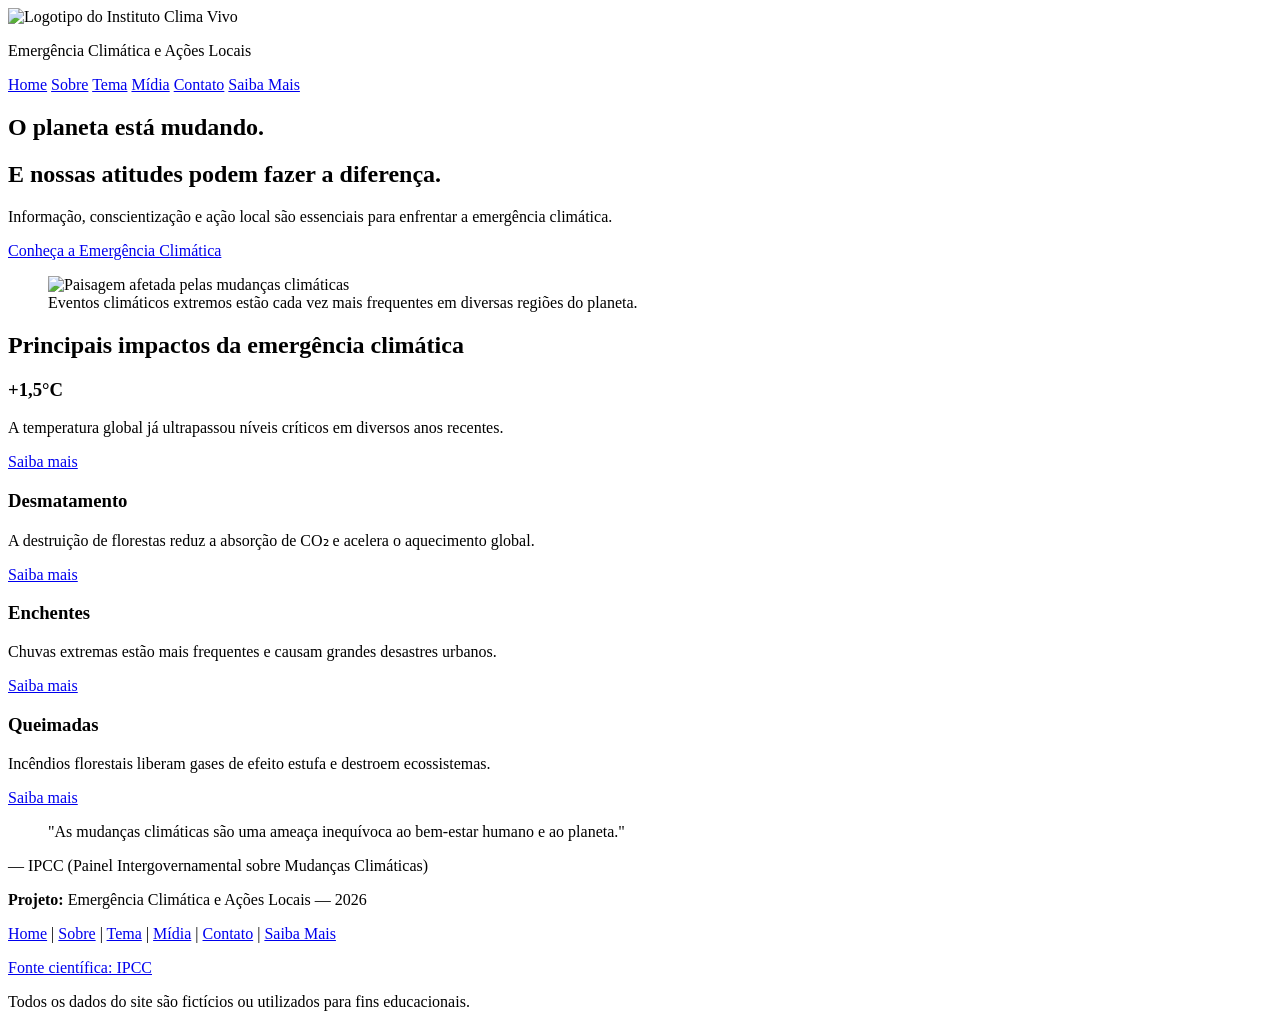
==== index.html @ 12fd9011 "Add files via upload" ====
<!DOCTYPE html>
<html lang="pt-BR">

<head>
    <meta charset="UTF-8">
    <meta name="viewport" content="width=device-width, initial-scale=1.0">
    <title>Emergência Climática e Ações Locais</title>

    <link rel="icon" type="image/png" href="imagens/favicon.png">


<link rel="preconnect" href="https://fonts.googleapis.com">
<link rel="preconnect" href="https://fonts.gstatic.com" crossorigin>
<link href="https://fonts.googleapis.com/css2?family=Montserrat:wght@400;500;600;700&display=swap" rel="stylesheet">
    <link rel="stylesheet" href="css/estilo.css">
</head>

<body>

<header>

    <div class="logo">
        <img src="imagens/logo.png" alt="Logotipo do Instituto Clima Vivo">
    </div>

    <p class="titulo-site">Emergência Climática e Ações Locais</p>

    <nav>
        <a href="index.html">Home</a>
        <a href="sobre.html">Sobre</a>
        <a href="tema.html">Tema</a>
        <a href="midia.html">Mídia</a>
        <a href="contato.html">Contato</a>
        <a href="extra.html">Saiba Mais</a>
    </nav>

</header>

<main>

    <!-- HERO -->
    <section class="hero">

    <h1>O planeta está mudando.</h1>

    <h2>E nossas atitudes podem fazer a diferença.</h2>

    <p>
        Informação, conscientização e ação local são essenciais para enfrentar a emergência climática.
    </p>

            <a class="botao-cta" href="tema.html">
                Conheça a Emergência Climática
            </a>

    </section>

    <!-- FIGURA -->
    <section class="imagem-destaque">

        <figure>

            <img src="imagens/galeria/clima.jpg" class="clima-img"
                 alt="Paisagem afetada pelas mudanças climáticas">

            <figcaption>
                Eventos climáticos extremos estão cada vez mais frequentes em diversas regiões do planeta.
            </figcaption>

        </figure>

    </section>

    <!-- DESTAQUES -->
    <section class="destaques">

        <h2>Principais impactos da emergência climática</h2>

        <div class="grid-cards">

            <article class="card">

                <h3>+1,5°C</h3>

                <p>
                    A temperatura global já ultrapassou níveis críticos em diversos anos recentes.
                </p>

                <a href="tema.html">Saiba mais</a>

            </article>

            <article class="card">

                <h3>Desmatamento</h3>

                <p>
                    A destruição de florestas reduz a absorção de CO₂ e acelera o aquecimento global.
                </p>

                <a href="tema.html">Saiba mais</a>

            </article>

            <article class="card">

                <h3>Enchentes</h3>

                <p>
                    Chuvas extremas estão mais frequentes e causam grandes desastres urbanos.
                </p>

                <a href="extra.html">Saiba mais</a>

            </article>

            <article class="card">

                <h3>Queimadas</h3>

                <p>
                    Incêndios florestais liberam gases de efeito estufa e destroem ecossistemas.
                </p>

                <a href="extra.html">Saiba mais</a>

            </article>

        </div>

    </section>

    <!-- CITAÇÃO -->
    <section class="citacao">

        <blockquote cite="https://www.ipcc.ch">
            "As mudanças climáticas são uma ameaça inequívoca ao bem-estar humano e ao planeta."
        </blockquote>

        <p>— IPCC (Painel Intergovernamental sobre Mudanças Climáticas)</p>

    </section>

</main>

<!-- FOOTER -->
<footer>

    <p><strong>Projeto:</strong> Emergência Climática e Ações Locais — 2026</p>

    <nav class="footer-menu">
        <a href="index.html">Home</a> |
        <a href="sobre.html">Sobre</a> |
        <a href="tema.html">Tema</a> |
        <a href="midia.html">Mídia</a> |
        <a href="contato.html">Contato</a> |
        <a href="extra.html">Saiba Mais</a>
    </nav>

    <p>
        <a href="https://www.ipcc.ch"
           target="_blank"
           rel="noopener noreferrer" aria-label="Abrir em nova aba">
            Fonte científica: IPCC
        </a>
    </p>

    <p>
        Todos os dados do site são fictícios ou utilizados para fins educacionais.
    </p>

</footer>

</body>
</html>
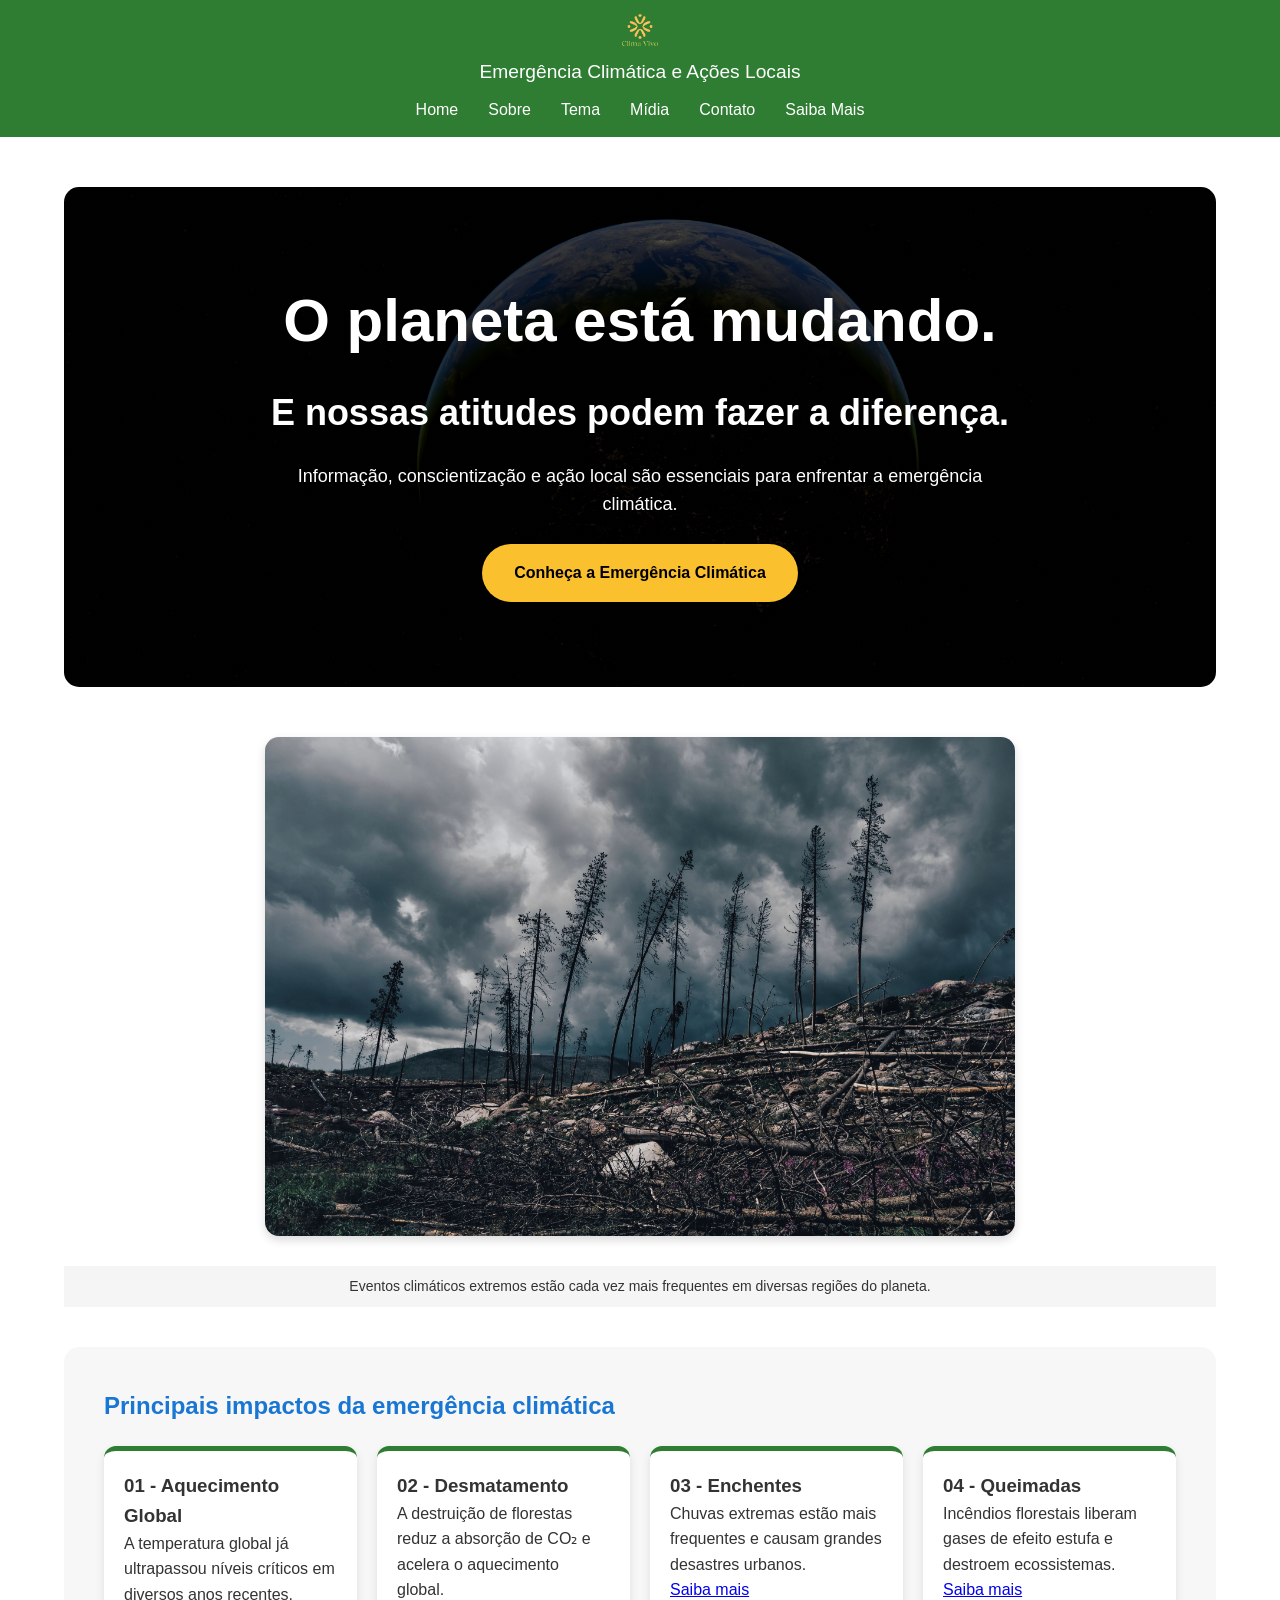
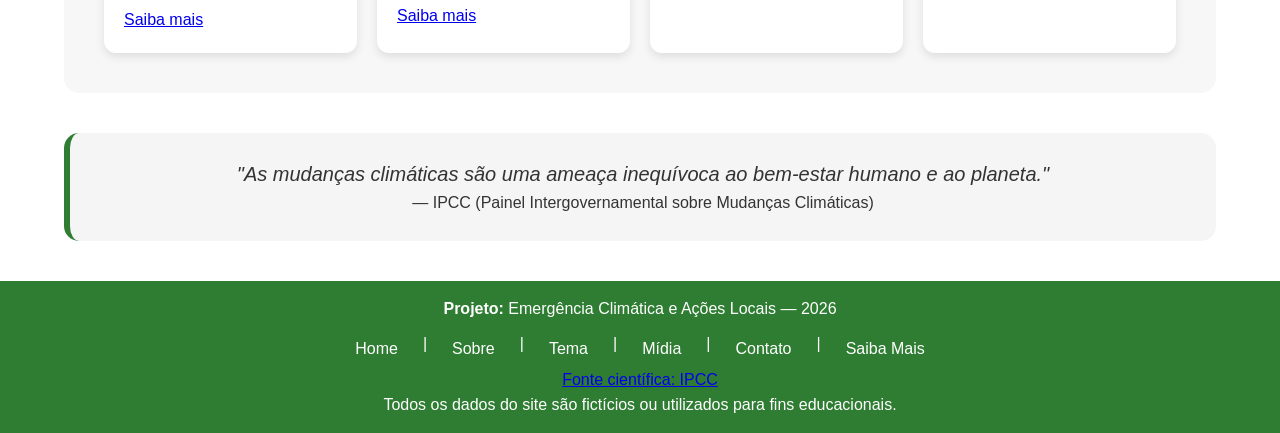
==== commit d3ff2f4e: "Update index.html" ====
--- a/index.html
+++ b/index.html
@@ -80,7 +80,7 @@
 
             <article class="card">
 
-                <h3>+1,5°C</h3>
+                <h3>01 - Aquecimento Global</h3>
 
                 <p>
                     A temperatura global já ultrapassou níveis críticos em diversos anos recentes.
@@ -92,7 +92,7 @@
 
             <article class="card">
 
-                <h3>Desmatamento</h3>
+                <h3>02 - Desmatamento</h3>
 
                 <p>
                     A destruição de florestas reduz a absorção de CO₂ e acelera o aquecimento global.
@@ -104,7 +104,7 @@
 
             <article class="card">
 
-                <h3>Enchentes</h3>
+                <h3>03 - Enchentes</h3>
 
                 <p>
                     Chuvas extremas estão mais frequentes e causam grandes desastres urbanos.
@@ -116,7 +116,7 @@
 
             <article class="card">
 
-                <h3>Queimadas</h3>
+                <h3>04 - Queimadas</h3>
 
                 <p>
                     Incêndios florestais liberam gases de efeito estufa e destroem ecossistemas.
@@ -172,4 +172,4 @@
 </footer>
 
 </body>
-</html>+</html>
--- a/css/estilo.css
+++ b/css/estilo.css
@@ -0,0 +1,680 @@
+/* =====================================================
+   ESTILO.CSS – Emergência Climática e Ações Locais
+   Grupo:
+   - Eduarda Rabatini Souza Martins
+   - Maria Eduarda Santos Mascarenhas
+   - Laura Primo Cruz
+   - Isabelly Oliveira da Silva
+
+   Data: 28/06/2026
+===================================================== */
+
+
+/* === 1. VARIÁVEIS GLOBAIS (TOKENS DE DESIGN) === */
+
+:root {
+    --cor-primaria: #2E7D32; /*Verde natureza*/
+    --cor-secundaria: #1976D2; /*Azul profundo*/
+    --cor-acento: #FBC02D; /*Amarelo âmbar*/
+    --cor-fundo: #FFFFFF; /*Branco*/
+    --cor-texto: #333333; /*Cinza escuro*/
+    --cor-texto-inv: #FFFFFF; /*Branco*/
+}
+
+
+/* === 2. RESET E BASE === */
+
+* {
+    margin: 0;
+    padding: 0;
+    box-sizing: border-box;
+}
+
+body {
+    font-family: "Montserrat", Arial, sans-serif;
+    background: var(--cor-fundo);
+    color: var(--cor-texto);
+    line-height: 1.6;
+}
+
+main {
+    width: 90%;
+    max-width: 1200px;
+    margin: 20px auto;
+}
+
+.container {
+    background: var(--cor-fundo);
+    padding: 25px;
+    border-radius: 12px;
+    box-shadow: 0 4px 12px rgba(0, 0, 0, 0.1);
+}
+
+section {
+    margin-bottom: 40px;
+}
+
+section h2 {
+    color: var(--cor-secundaria);
+    margin-bottom: 20px;
+}
+
+
+/* === 3. TIPOGRAFIA === */
+
+.titulo-site {
+    font-size: 1.2rem !important;
+}
+
+blockquote {
+    font-style: italic;
+    font-size: 20px;
+}
+
+
+/* === 4. COMPONENTES REUTILIZÁVEIS === */
+
+.alerta {
+    background: var(--cor-acento);
+    padding: 12px;
+    text-align: center;
+    font-weight: bold;
+    border-radius: 6px;
+    margin-bottom: 15px;
+}
+
+.ficticio {
+    background: #e8f5e9;
+    border-left: 6px solid var(--cor-primaria);
+    padding: 15px;
+    margin: 15px 0;
+    border-radius: 8px;
+}
+
+.botao-cta {
+    display: inline-block;
+    padding: 16px 32px;
+    background: var(--cor-acento);
+    color: #000;
+    text-decoration: none;
+    font-weight: bold;
+    border-radius: 30px;
+    transition: 0.3s;
+}
+
+.botao-cta:hover {
+    transform: scale(1.08);
+}
+
+.card {
+    background: #fff;
+    padding: 20px;
+    border-radius: 12px;
+    border-top: 5px solid var(--cor-primaria);
+    box-shadow: 0 4px 10px rgba(0, 0, 0, 0.1);
+    transition: 0.3s;
+}
+
+.card:hover {
+    transform: translateY(-5px);
+}
+
+
+/* === 5. CABEÇALHO E NAVEGAÇÃO === */
+
+header {
+    background: var(--cor-primaria);
+    color: var(--cor-texto-inv);
+    text-align: center;
+    padding: 10px;
+
+    position: sticky;
+    top: 0;
+    z-index: 1000;
+}
+
+.logo {
+    text-align: center;
+    margin-bottom: 7px;
+}
+
+.logo img {
+    width: 40px;
+    height: auto;
+    display: block;
+    margin: 0 auto;
+}
+
+nav {
+    margin-top: 4px;
+    display: flex;
+    justify-content: center;
+    flex-wrap: wrap;
+    gap: 10px;
+}
+
+nav a {
+    color: var(--cor-texto-inv);
+    text-decoration: none;
+    padding: 5px 10px;
+    transition: 0.3s;
+}
+
+nav a:hover {
+    color: var(--cor-acento);
+}
+
+/* === 6. HERO (PÁGINA HOME) === */
+
+.hero {
+    background:
+        linear-gradient(rgba(0, 0, 0, 0.65), rgba(0, 0, 0, 0.65)),
+        url("../imagens/hero.jpg");
+    background-size: cover;
+    background-position: center 30%;
+    background-repeat: no-repeat;
+
+    color: white;
+    text-align: center;
+
+    min-height: 500px;
+
+    display: flex;
+    flex-direction: column;
+    justify-content: center;
+    align-items: center;
+
+    padding: 80px 20px;
+    margin: 50px 0;
+    border-radius: 15px;
+}
+
+.hero h1 {
+    font-size: clamp(34px, 5vw, 60px);
+    margin-bottom: 15px;
+}
+
+.hero h2 {
+    font-size: clamp(22px, 3vw, 36px);
+    color: white;
+    margin-bottom: 20px;
+}
+
+.hero p {
+    max-width: 700px;
+    margin-bottom: 25px;
+    font-size: 18px;
+}
+
+
+/* === 7. PÁGINA HOME === */
+
+.destaques {
+    background: #f7f7f7;
+    padding: 40px;
+    border-radius: 15px;
+    margin-top: 40px;
+}
+
+.grid-cards {
+    display: grid;
+    grid-template-columns: repeat(auto-fill, minmax(250px, 1fr));
+    gap: 20px;
+    margin-top: 20px;
+}
+
+.citacao {
+    margin-top: 40px;
+    padding: 25px;
+    background: #f5f5f5;
+    border-left: 6px solid var(--cor-primaria);
+    border-radius: 15px;
+    text-align: center;
+}
+
+.clima-img {
+    width: 750px;
+    max-width: 100%;
+    height: auto;
+    display: block;
+    margin: 25px auto 30px;
+    border-radius: 14px;
+    box-shadow: 0 4px 10px rgba(0, 0, 0, 0.15);
+}
+
+
+/* === 8. PÁGINA SOBRE === */
+
+.integrantes {
+    display: flex;
+    justify-content: center;
+    flex-wrap: wrap;
+    gap: 20px;
+    margin: 25px 0;
+}
+
+.integrante {
+    width: 260px;
+    background: #fff;
+    border-radius: 12px;
+    padding: 20px;
+    text-align: center;
+    box-shadow: 0 4px 10px rgba(0, 0, 0, 0.1);
+    transition: 0.3s;
+}
+
+.integrante:hover {
+    transform: translateY(-5px);
+}
+
+.integrante img {
+    width: 120px;
+    height: 120px;
+    border-radius: 50%;
+    object-fit: cover;
+    margin-bottom: 15px;
+}
+
+.integrante h3 {
+    color: var(--cor-primaria);
+    margin-bottom: 10px;
+}
+
+
+/* === 9. PÁGINA TEMA === */
+
+.tema-layout {
+    display: grid;
+    grid-template-columns: 1fr 280px;
+    gap: 30px;
+    align-items: start;
+}
+
+.tema-conteudo article {
+    margin-bottom: 40px;
+}
+
+.tema-conteudo h2 {
+    color: var(--cor-primaria);
+    margin-bottom: 15px;
+}
+
+.tema-conteudo ul {
+    margin-left: 20px;
+}
+
+.tema-conteudo li {
+    margin-bottom: 15px;
+}
+
+.tema-conteudo mark {
+    background: var(--cor-acento);
+    padding: 2px 5px;
+    border-radius: 4px;
+}
+
+.tema-aside {
+    background: #f5f5f5;
+    padding: 20px;
+    border-radius: 12px;
+    position: sticky;
+    top: 170px;
+    box-shadow: 0 2px 8px rgba(0, 0, 0, 0.1);
+}
+
+.tema-aside h3 {
+    color: var(--cor-primaria);
+    margin-bottom: 10px;
+}
+
+.tema-aside ul {
+    list-style: none;
+}
+
+.tema-aside li {
+    margin-bottom: 10px;
+}
+
+.tema-aside a {
+    text-decoration: none;
+    color: var(--cor-secundaria);
+}
+
+.tema-aside a:hover {
+    color: var(--cor-primaria);
+}
+
+.consequencias {
+    display: grid;
+    grid-template-columns: repeat(auto-fit, minmax(230px, 1fr));
+    gap: 20px;
+}
+
+.depoimento {
+    background: #f8f8f8;
+    border-left: 5px solid var(--cor-primaria);
+    padding: 15px;
+    margin-bottom: 20px;
+    border-radius: 8px;
+}
+
+.depoimento blockquote {
+    font-style: italic;
+    margin-bottom: 10px;
+}
+
+.timeline {
+    list-style: none;
+    margin: 25px 0;
+    padding-left: 20px;
+    border-left: 4px solid var(--cor-primaria);
+}
+
+.timeline li {
+    margin-bottom: 20px;
+    padding-left: 15px;
+    position: relative;
+}
+
+.timeline li::before {
+    content: "";
+    width: 12px;
+    height: 12px;
+    background: var(--cor-acento);
+    border-radius: 50%;
+    position: absolute;
+    left: -28px;
+    top: 5px;
+}
+
+table {
+    width: 100%;
+    border-collapse: collapse;
+    margin: 20px 0;
+}
+
+table th,
+table td {
+    border: 1px solid #ccc;
+    padding: 12px;
+    text-align: center;
+}
+
+table thead {
+    background: var(--cor-primaria);
+    color: white;
+}
+
+table tbody tr:nth-child(even) {
+    background: #f5f5f5;
+}
+
+table tbody tr:hover {
+    background: #e8f5e9;
+}
+
+table tfoot {
+    background: #eeeeee;
+    font-weight: bold;
+}
+
+/* === 10. PÁGINA MÍDIA === */
+
+.galeria {
+    display: grid;
+    grid-template-columns: repeat(auto-fit, minmax(250px, 1fr));
+    gap: 20px;
+    margin-top: 15px;
+}
+
+.galeria figure {
+    background: #fff;
+    border: 1px solid #ddd;
+    border-radius: 10px;
+    overflow: hidden;
+    transition: 0.3s;
+}
+
+.galeria figure:hover {
+    transform: translateY(-3px);
+    box-shadow: 0 4px 10px rgba(0, 0, 0, 0.15);
+}
+
+.galeria img {
+    width: 100%;
+    height: 220px;
+    object-fit: cover;
+}
+
+figcaption {
+    padding: 10px;
+    background: #f5f5f5;
+    font-size: 14px;
+    text-align: center;
+    line-height: 1.5;
+}
+
+video,
+audio {
+    display: block;
+    width: 100%;
+    max-width: 800px;
+    margin: 15px auto;
+    border-radius: 10px;
+}
+
+.midia-box {
+    background: #f8f8f8;
+    border-left: 6px solid var(--cor-primaria);
+    border-radius: 12px;
+    padding: 20px;
+    margin: 35px 0;
+    box-shadow: 0 2px 8px rgba(0, 0, 0, 0.1);
+}
+
+.midia-box h2 {
+    color: var(--cor-primaria);
+}
+
+.fonte {
+    text-align: center;
+    color: #666;
+    margin-top: 10px;
+    font-size: 14px;
+}
+
+
+/* === 11. PÁGINA CONTATO === */
+
+form {
+    display: flex;
+    flex-direction: column;
+    gap: 12px;
+    margin-top: 15px;
+}
+
+label {
+    font-weight: 600;
+    margin-top: 8px;
+}
+
+input:not([type="radio"]):not([type="checkbox"]),
+select,
+textarea {
+    width: 100%;
+    padding: 10px;
+    border: 1px solid #ccc;
+    border-radius: 8px;
+    transition: 0.2s;
+}
+
+input:focus,
+select:focus,
+textarea:focus {
+    outline: 2px solid var(--cor-primaria);
+    background: #f1fff1;
+}
+
+fieldset {
+    border: 1px solid #ddd;
+    border-radius: 8px;
+    padding: 10px;
+}
+
+fieldset label {
+    font-weight: normal;
+    margin-right: 10px;
+}
+
+button {
+    background: var(--cor-primaria);
+    color: white;
+    padding: 12px;
+    border: none;
+    border-radius: 8px;
+    cursor: pointer;
+    font-size: 16px;
+    margin-top: 10px;
+    transition: 0.3s;
+}
+
+button:hover {
+    background: #1b5e20;
+    transform: scale(1.02);
+}
+
+.opcao {
+    display: flex;
+    justify-content: space-between;
+    align-items: center;
+    width: 250px;
+    margin-bottom: 12px;
+}
+
+.opcao input {
+    width: auto;
+    margin: 0;
+    padding: 0;
+}
+
+address,
+dl {
+    background: #f9f9f9;
+    padding: 10px;
+    margin-top: 10px;
+    border-left: 4px solid var(--cor-primaria);
+    border-radius: 8px;
+}
+
+address {
+    font-style: normal;
+}
+
+dt {
+    font-weight: bold;
+    color: var(--cor-primaria);
+    margin-top: 10px;
+}
+
+dd {
+    margin-bottom: 8px;
+    padding-left: 10px;
+}
+
+iframe {
+    width: 100%;
+    height: 450px;
+    border: none;
+    border-radius: 10px;
+    margin-top: 10px;
+}
+
+
+/* === 12. PÁGINA EXTRA === */
+
+.organizacoes {
+    display: grid;
+    grid-template-columns: repeat(auto-fit, minmax(250px, 1fr));
+    gap: 20px;
+    margin: 20px 0;
+}
+
+.org-card {
+    background: #fff;
+    padding: 20px;
+    border-radius: 12px;
+    box-shadow: 0 4px 10px rgba(0, 0, 0, 0.1);
+    transition: 0.3s;
+}
+
+.org-card:hover {
+    transform: translateY(-5px);
+}
+
+.org-card h3 {
+    color: var(--cor-primaria);
+    margin-bottom: 10px;
+}
+
+.org-card a {
+    color: var(--cor-secundaria);
+    text-decoration: none;
+    font-weight: bold;
+}
+
+.org-card a:hover {
+    text-decoration: underline;
+}
+
+details {
+    margin: 10px 0;
+    background: #f5f5f5;
+    padding: 10px;
+    border-radius: 8px;
+}
+
+summary {
+    cursor: pointer;
+    font-weight: bold;
+}
+
+
+/* === 13. RODAPÉ === */
+
+footer {
+    background: var(--cor-primaria);
+    color: var(--cor-texto-inv);
+    text-align: center;
+    padding: 15px;
+    margin-top: 30px;
+}
+
+.footer-menu {
+    margin-top: 10px;
+}
+
+.footer-menu a {
+    color: var(--cor-texto-inv);
+    text-decoration: none;
+    margin: 0 5px;
+    transition: 0.3s;
+}
+
+.footer-menu a:hover {
+    color: var(--cor-acento);
+}
+
+
+/* === 14. RESPONSIVIDADE (MEDIA QUERIES) === */
+
+@media (max-width: 900px) {
+
+    .tema-layout {
+        grid-template-columns: 1fr;
+    }
+
+    .tema-aside {
+        position: static;
+    }
+
+}
